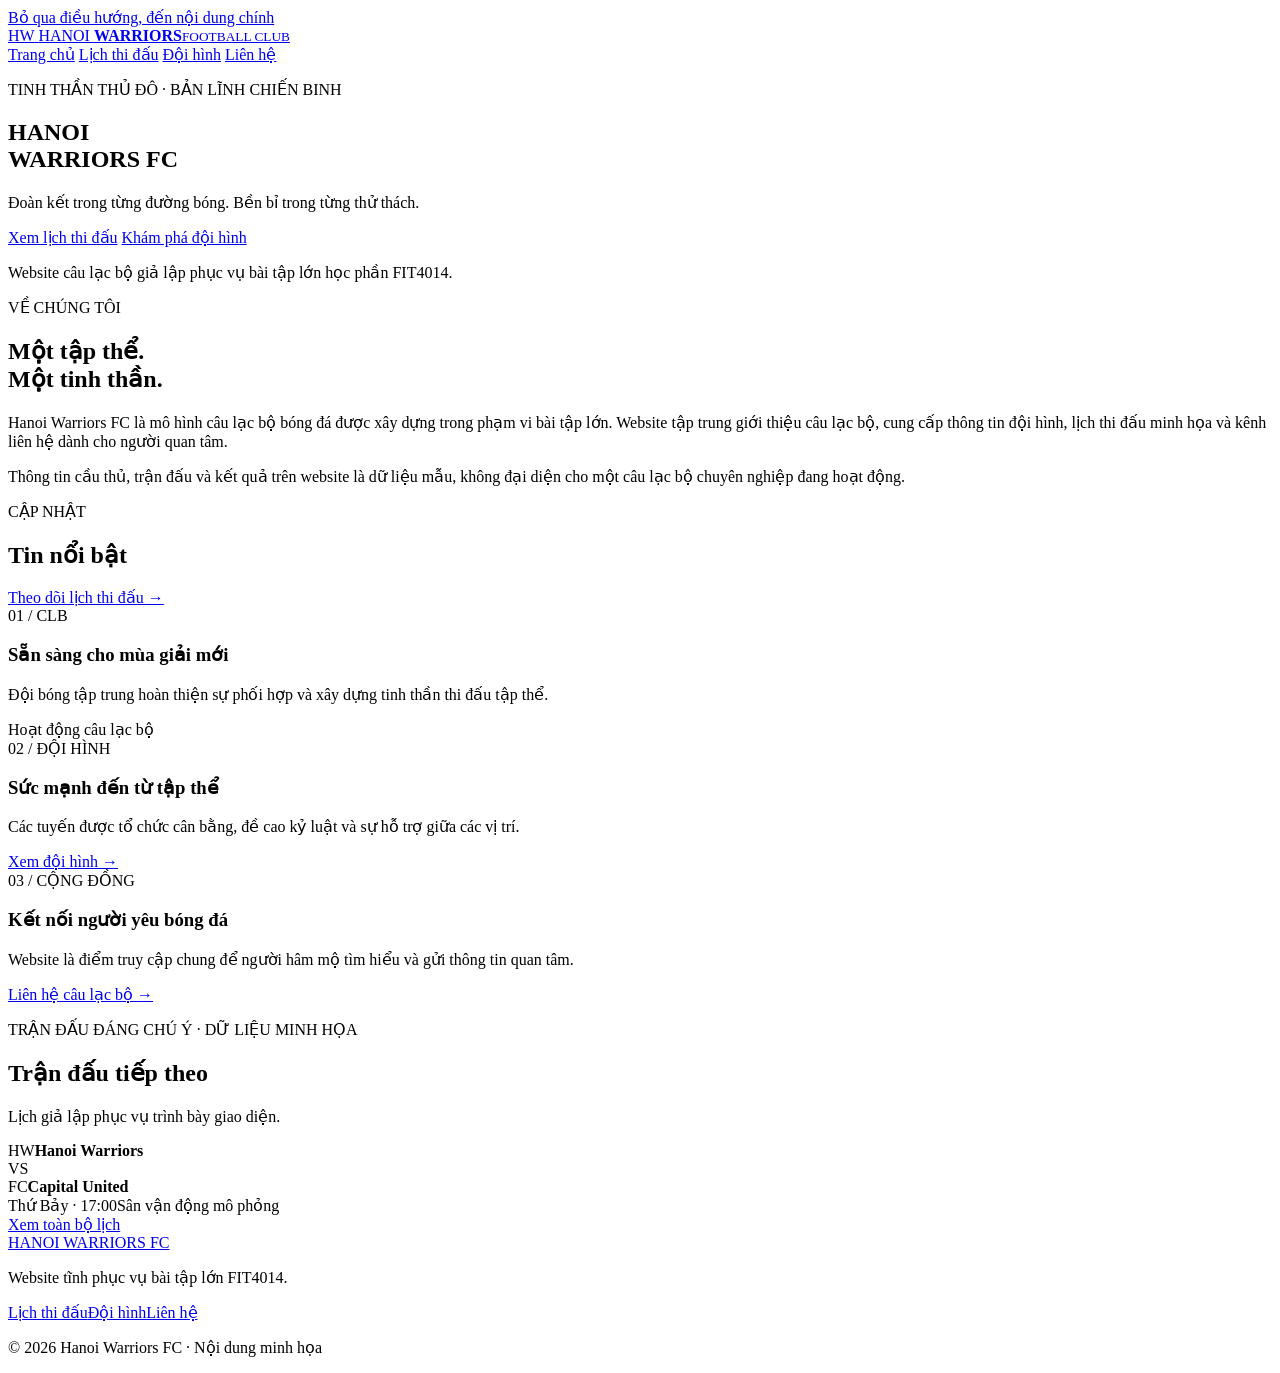
==== index.html @ fc8bcb88 "Add files via upload" ====
<!doctype html>
<html lang="vi">
<head>
  <meta charset="utf-8">
  <meta name="viewport" content="width=device-width, initial-scale=1">
  <meta name="description" content="Website giới thiệu câu lạc bộ bóng đá Hanoi Warriors FC.">
  <title>Hanoi Warriors FC | Trang chủ</title>
  <link rel="stylesheet" href="css/style.css">
</head>
<body>
  <a class="skip-link" href="#main-content">Bỏ qua điều hướng, đến nội dung chính</a>
  <header class="site-header">
    <div class="container header-inner">
      <a class="brand" href="index.html" aria-label="Hanoi Warriors FC - Trang chủ">
        <span class="brand-mark" aria-hidden="true">HW</span>
        <span class="brand-name">HANOI <strong>WARRIORS</strong><small>FOOTBALL CLUB</small></span>
      </a>
      <nav class="main-nav" aria-label="Điều hướng chính">
        <a href="index.html" aria-current="page">Trang chủ</a>
        <a href="schedule.html">Lịch thi đấu</a>
        <a href="squad.html">Đội hình</a>
        <a href="contact.html">Liên hệ</a>
      </nav>
    </div>
  </header>

  <main id="main-content">
    <section class="hero">
      <div class="container hero-content">
        <p class="eyebrow">TINH THẦN THỦ ĐÔ · BẢN LĨNH CHIẾN BINH</p>
        <h1>HANOI<br><span>WARRIORS FC</span></h1>
        <p class="hero-lead">Đoàn kết trong từng đường bóng. Bền bỉ trong từng thử thách.</p>
        <div class="hero-actions">
          <a class="button button-primary" href="schedule.html">Xem lịch thi đấu</a>
          <a class="button button-outline" href="squad.html">Khám phá đội hình</a>
        </div>
        <p class="sample-note">Website câu lạc bộ giả lập phục vụ bài tập lớn học phần FIT4014.</p>
      </div>
    </section>

    <section class="section intro-section">
      <div class="container intro-grid">
        <div>
          <p class="eyebrow">VỀ CHÚNG TÔI</p>
          <h2>Một tập thể.<br><span>Một tinh thần.</span></h2>
        </div>
        <div class="section-copy">
          <p>Hanoi Warriors FC là mô hình câu lạc bộ bóng đá được xây dựng trong phạm vi bài tập lớn. Website tập trung giới thiệu câu lạc bộ, cung cấp thông tin đội hình, lịch thi đấu minh họa và kênh liên hệ dành cho người quan tâm.</p>
          <p>Thông tin cầu thủ, trận đấu và kết quả trên website là dữ liệu mẫu, không đại diện cho một câu lạc bộ chuyên nghiệp đang hoạt động.</p>
        </div>
      </div>
    </section>

    <section class="section section-dark">
      <div class="container">
        <div class="section-heading">
          <div><p class="eyebrow">CẬP NHẬT</p><h2>Tin nổi bật</h2></div>
          <a class="text-link" href="schedule.html">Theo dõi lịch thi đấu <span aria-hidden="true">→</span></a>
        </div>
        <div class="card-grid news-grid">
          <article class="content-card">
            <span class="card-index">01 / CLB</span>
            <h3>Sẵn sàng cho mùa giải mới</h3>
            <p>Đội bóng tập trung hoàn thiện sự phối hợp và xây dựng tinh thần thi đấu tập thể.</p>
            <span class="tag">Hoạt động câu lạc bộ</span>
          </article>
          <article class="content-card">
            <span class="card-index">02 / ĐỘI HÌNH</span>
            <h3>Sức mạnh đến từ tập thể</h3>
            <p>Các tuyến được tổ chức cân bằng, đề cao kỷ luật và sự hỗ trợ giữa các vị trí.</p>
            <a class="card-link" href="squad.html">Xem đội hình <span aria-hidden="true">→</span></a>
          </article>
          <article class="content-card">
            <span class="card-index">03 / CỘNG ĐỒNG</span>
            <h3>Kết nối người yêu bóng đá</h3>
            <p>Website là điểm truy cập chung để người hâm mộ tìm hiểu và gửi thông tin quan tâm.</p>
            <a class="card-link" href="contact.html">Liên hệ câu lạc bộ <span aria-hidden="true">→</span></a>
          </article>
        </div>
      </div>
    </section>

    <section class="section">
      <div class="container match-panel">
        <div>
          <p class="eyebrow">TRẬN ĐẤU ĐÁNG CHÚ Ý · DỮ LIỆU MINH HỌA</p>
          <h2>Trận đấu tiếp theo</h2>
          <p class="muted">Lịch giả lập phục vụ trình bày giao diện.</p>
        </div>
        <div class="match-scoreline">
          <div class="team-name"><span class="team-crest">HW</span><strong>Hanoi Warriors</strong></div>
          <span class="versus">VS</span>
          <div class="team-name"><span class="team-crest opponent">FC</span><strong>Capital United</strong></div>
        </div>
        <div class="match-meta"><span>Thứ Bảy · 17:00</span><span>Sân vận động mô phỏng</span></div>
        <a class="button button-primary" href="schedule.html">Xem toàn bộ lịch</a>
      </div>
    </section>
  </main>

  <footer class="site-footer">
    <div class="container footer-inner">
      <div><a class="footer-brand" href="index.html">HANOI WARRIORS FC</a><p>Website tĩnh phục vụ bài tập lớn FIT4014.</p></div>
      <div class="footer-links"><a href="schedule.html">Lịch thi đấu</a><a href="squad.html">Đội hình</a><a href="contact.html">Liên hệ</a></div>
      <p class="copyright">© 2026 Hanoi Warriors FC · Nội dung minh họa</p>
    </div>
  </footer>
</body>
</html>
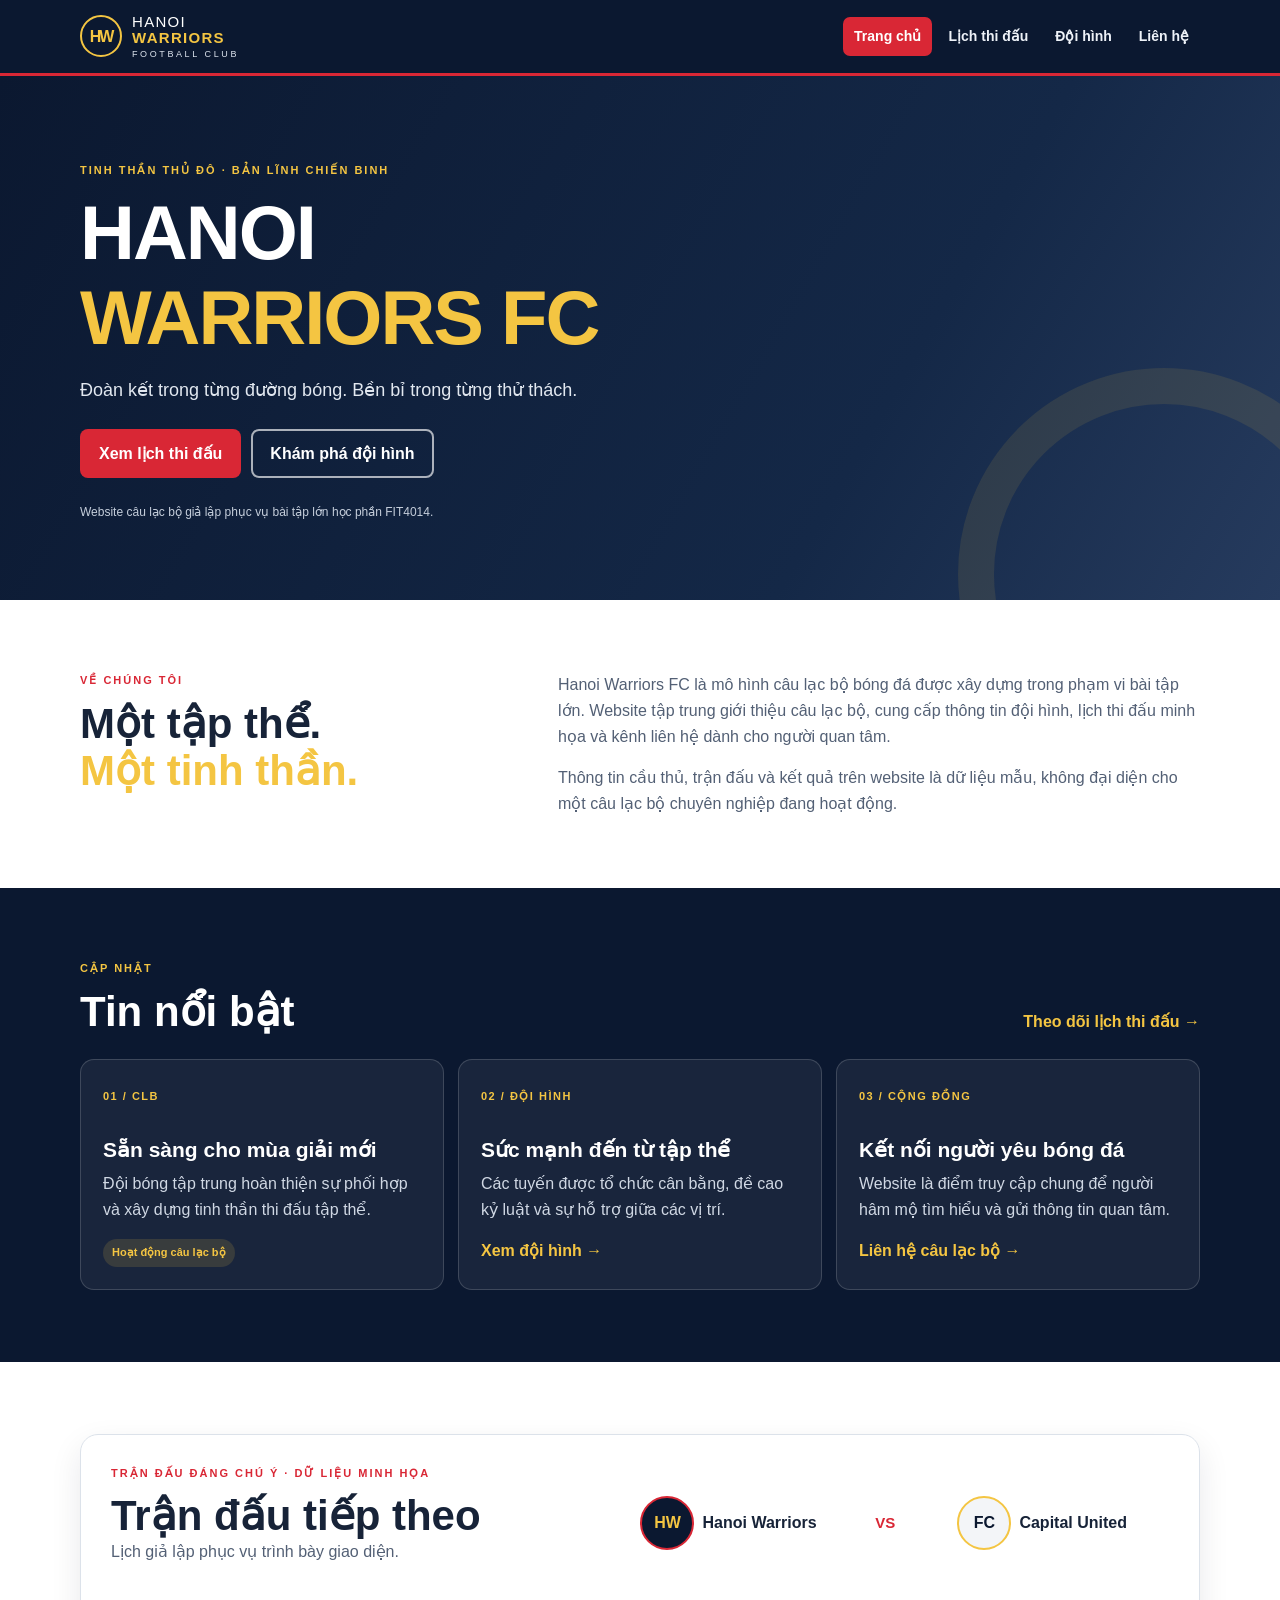
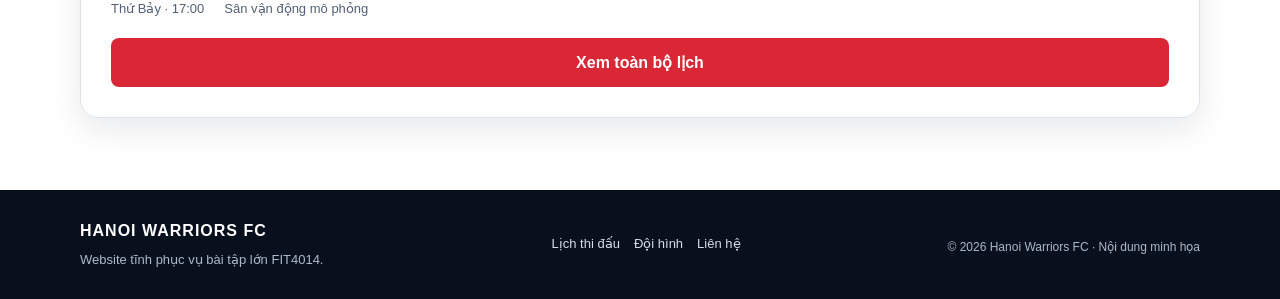
==== commit 9b1f37d1: "Update index.html" ====
--- a/index.html
+++ b/index.html
@@ -5,7 +5,7 @@
   <meta name="viewport" content="width=device-width, initial-scale=1">
   <meta name="description" content="Website giới thiệu câu lạc bộ bóng đá Hanoi Warriors FC.">
   <title>Hanoi Warriors FC | Trang chủ</title>
-  <link rel="stylesheet" href="css/style.css">
+  <link rel="stylesheet" href="style.css">
 </head>
 <body>
   <a class="skip-link" href="#main-content">Bỏ qua điều hướng, đến nội dung chính</a>
--- a/style.css
+++ b/style.css
@@ -0,0 +1,171 @@
+/* Hanoi Warriors FC - CSS thuần, ưu tiên thiết bị di động */
+:root {
+  --navy: #0b1830;
+  --navy-soft: #142847;
+  --red: #d92735;
+  --gold: #f4c542;
+  --paper: #ffffff;
+  --surface: #f3f5f8;
+  --ink: #172338;
+  --muted: #536075;
+  --line: #dce2ea;
+  --radius: 14px;
+  --content-width: 1120px;
+  --shadow: 0 12px 32px rgba(11, 24, 48, .09);
+}
+
+* { box-sizing: border-box; }
+html { scroll-behavior: smooth; }
+body {
+  margin: 0;
+  background: var(--paper);
+  color: var(--ink);
+  font-family: Arial, "Segoe UI", sans-serif;
+  font-size: 16px;
+  line-height: 1.6;
+}
+img { max-width: 100%; height: auto; }
+a { color: inherit; }
+a:focus-visible, button:focus-visible, input:focus-visible, select:focus-visible, textarea:focus-visible, [tabindex]:focus-visible {
+  outline: 3px solid var(--gold);
+  outline-offset: 3px;
+}
+.skip-link {
+  position: absolute;
+  top: 8px;
+  left: 8px;
+  z-index: 100;
+  padding: 10px 14px;
+  transform: translateY(-150%);
+  border-radius: 8px;
+  background: var(--gold);
+  color: var(--navy);
+  font-weight: 700;
+}
+.skip-link:focus { transform: translateY(0); }
+.container { width: min(100% - 32px, var(--content-width)); margin-inline: auto; }
+.site-header { position: relative; z-index: 5; background: var(--navy); color: white; border-bottom: 3px solid var(--red); }
+.header-inner { display: flex; flex-direction: column; gap: 14px; padding-block: 14px; }
+.brand { display: inline-flex; align-items: center; gap: 10px; width: fit-content; text-decoration: none; }
+.brand-mark { display: grid; width: 42px; height: 42px; place-items: center; border: 2px solid var(--gold); border-radius: 50%; color: var(--gold); font-weight: 900; letter-spacing: -2px; }
+.brand-name { display: grid; line-height: 1.05; font-size: 15px; letter-spacing: 1.3px; }
+.brand-name strong { color: var(--gold); }
+.brand-name small { margin-top: 4px; font-size: 9px; letter-spacing: 2.6px; color: #dce3ed; }
+.main-nav { display: flex; flex-wrap: wrap; gap: 5px; }
+.main-nav a { padding: 8px 11px; border-radius: 7px; color: #eef2f8; text-decoration: none; font-size: 14px; font-weight: 700; }
+.main-nav a:hover, .main-nav a[aria-current="page"] { background: var(--red); color: white; }
+.hero { position: relative; overflow: hidden; background: linear-gradient(120deg, #0b1830 0%, #142847 68%, #263b5e 100%); color: white; }
+.hero::after { position: absolute; right: -90px; bottom: -180px; width: 340px; height: 340px; border: 36px solid rgba(244,197,66,.1); border-radius: 50%; content: ""; }
+.hero-content { position: relative; z-index: 1; padding-block: 64px 58px; }
+.eyebrow { margin: 0 0 10px; color: var(--red); font-size: 11px; font-weight: 900; letter-spacing: 2px; }
+.hero .eyebrow, .section-dark .eyebrow, .page-hero .eyebrow { color: var(--gold); }
+h1, h2, h3, p { margin-top: 0; }
+h1, h2, h3 { line-height: 1.12; }
+h1 { max-width: 760px; margin-bottom: 16px; font-size: clamp(38px, 12vw, 76px); font-weight: 900; letter-spacing: -2px; }
+h1 span, .intro-grid h2 span, .page-hero h1 span { color: var(--gold); }
+.hero-lead { max-width: 540px; color: #e2e8f0; font-size: 18px; }
+.hero-actions { display: flex; flex-wrap: wrap; gap: 10px; margin-top: 24px; }
+.button { display: inline-flex; min-height: 44px; align-items: center; justify-content: center; padding: 10px 17px; border: 2px solid transparent; border-radius: 8px; cursor: pointer; font: inherit; font-weight: 800; text-decoration: none; }
+.button-primary { background: var(--red); color: white; }
+.button-primary:hover { background: #b81e2a; }
+.button-outline { border-color: rgba(255,255,255,.65); color: white; }
+.button-outline:hover { background: white; color: var(--navy); }
+.sample-note { margin: 25px 0 0; color: #c5cedb; font-size: 12px; }
+.section { padding-block: 54px; }
+.intro-grid { display: grid; gap: 22px; }
+.intro-grid h2, .section-heading h2, .match-panel h2, .contact-copy h2 { margin-bottom: 0; font-size: clamp(28px, 7vw, 42px); }
+.section-copy { color: var(--muted); }
+.section-copy p:last-child { margin-bottom: 0; }
+.section-dark { background: var(--navy); color: white; }
+.section-heading { display: flex; flex-direction: column; align-items: flex-start; gap: 14px; margin-bottom: 24px; }
+.section-heading h2 { color: inherit; }
+.text-link, .card-link { color: var(--gold); font-weight: 800; text-decoration: none; }
+.text-link:hover, .card-link:hover { text-decoration: underline; }
+.card-grid { display: grid; gap: 14px; }
+.content-card { min-height: 220px; padding: 22px; border: 1px solid rgba(255,255,255,.16); border-radius: var(--radius); background: rgba(255,255,255,.06); }
+.card-index { color: var(--gold); font-size: 11px; font-weight: 900; letter-spacing: 1.5px; }
+.content-card h3 { margin: 30px 0 10px; font-size: 21px; }
+.content-card p { color: #d0d8e4; }
+.tag { display: inline-block; padding: 5px 9px; border-radius: 99px; background: rgba(244,197,66,.14); color: var(--gold); font-size: 11px; font-weight: 800; }
+.match-panel { display: grid; gap: 18px; padding: 24px; border: 1px solid var(--line); border-radius: 18px; box-shadow: var(--shadow); }
+.muted { color: var(--muted); }
+.match-scoreline { display: flex; flex-wrap: wrap; align-items: center; justify-content: space-between; gap: 12px; }
+.team-name { display: flex; flex: 1 1 110px; flex-direction: column; align-items: center; gap: 8px; text-align: center; }
+.team-crest { display: grid; width: 54px; height: 54px; place-items: center; border: 2px solid var(--red); border-radius: 50%; background: var(--navy); color: var(--gold); font-weight: 900; }
+.team-crest.opponent { border-color: var(--gold); background: var(--surface); color: var(--navy); }
+.versus { color: var(--red); font-size: 15px; font-weight: 900; }
+.match-meta { display: flex; flex-wrap: wrap; gap: 8px 20px; color: var(--muted); font-size: 13px; }
+.site-footer { padding-block: 28px; background: #080f1d; color: #d6deea; }
+.footer-inner { display: grid; gap: 18px; }
+.footer-brand { color: white; font-weight: 900; letter-spacing: 1px; text-decoration: none; }
+.footer-inner p { margin: 6px 0 0; color: #aeb9c9; font-size: 13px; }
+.footer-links { display: flex; flex-wrap: wrap; gap: 14px; }
+.footer-links a { color: #d6deea; font-size: 13px; text-decoration: none; }
+.footer-links a:hover { color: var(--gold); }
+.copyright { font-size: 12px !important; }
+.page-hero { padding-block: 48px; background: var(--navy); color: white; }
+.page-hero h1 { margin-bottom: 12px; font-size: clamp(34px, 9vw, 58px); }
+.page-hero p:last-child { max-width: 650px; margin-bottom: 0; color: #d9e0ea; }
+.table-scroll { overflow-x: auto; border: 1px solid var(--line); border-radius: 12px; }
+.schedule-table { width: 100%; min-width: 700px; border-collapse: collapse; background: white; font-size: 14px; }
+.schedule-table caption { padding: 12px; color: var(--muted); text-align: left; }
+.schedule-table th { background: var(--navy); color: white; text-align: left; }
+.schedule-table th, .schedule-table td { padding: 14px 12px; border-bottom: 1px solid var(--line); white-space: nowrap; }
+.schedule-table tbody tr:nth-child(even) { background: var(--surface); }
+.status { display: inline-block; padding: 4px 8px; border-radius: 99px; font-size: 11px; font-weight: 800; }
+.status-done { background: #e7edf5; color: var(--navy); }
+.status-next { background: #fff3c9; color: #664900; }
+.note { margin: 14px 0 0; color: var(--muted); font-size: 13px; }
+.player-grid { display: grid; grid-template-columns: 1fr; gap: 12px; }
+.player-card { position: relative; min-height: 160px; overflow: hidden; padding: 20px; border: 1px solid var(--line); border-radius: var(--radius); background: linear-gradient(145deg, #fff, #f2f5f9); }
+.player-number { position: absolute; top: 4px; right: 12px; color: rgba(11,24,48,.08); font-size: 68px; font-weight: 900; line-height: 1; }
+.player-role { position: relative; margin-bottom: 28px; color: var(--red); font-size: 11px; font-weight: 900; letter-spacing: 1.5px; }
+.player-card h3 { position: relative; margin-bottom: 6px; font-size: 20px; }
+.player-card p:last-child { position: relative; margin-bottom: 0; color: var(--muted); font-size: 13px; }
+.squad-heading { margin-top: 44px; }
+.contact-layout { display: grid; gap: 28px; }
+.contact-copy { color: var(--muted); }
+.contact-copy h2 { margin-bottom: 18px; color: var(--ink); }
+.contact-detail { display: grid; gap: 2px; padding-block: 12px; border-bottom: 1px solid var(--line); }
+.contact-detail strong { color: var(--ink); }
+.contact-form { padding: 22px; border: 1px solid var(--line); border-radius: 16px; box-shadow: var(--shadow); }
+.contact-form h2 { margin-bottom: 5px; font-size: 25px; }
+.form-note, .form-disclaimer { color: var(--muted); font-size: 12px; }
+.form-field { display: grid; gap: 6px; margin-block: 16px; }
+.form-field label { font-size: 14px; font-weight: 800; }
+.form-field input, .form-field select, .form-field textarea { width: 100%; min-height: 44px; padding: 10px 12px; border: 1px solid #aeb8c7; border-radius: 7px; background: white; color: var(--ink); font: inherit; }
+.form-field textarea { resize: vertical; }
+.form-field input:user-invalid, .form-field select:user-invalid { border-color: var(--red); }
+.form-disclaimer { margin: 14px 0 0; }
+@media (min-width: 500px) {
+  .container { width: min(100% - 44px, var(--content-width)); }
+  .player-grid { grid-template-columns: repeat(2, minmax(0, 1fr)); }
+  .match-panel { padding: 30px; }
+}
+@media (min-width: 720px) {
+  .header-inner { flex-direction: row; align-items: center; justify-content: space-between; }
+  .main-nav { justify-content: flex-end; }
+  .hero-content { padding-block: 86px 78px; }
+  .intro-grid { grid-template-columns: .8fr 1.2fr; align-items: start; gap: 50px; }
+  .section { padding-block: 72px; }
+  .section-heading { flex-direction: row; align-items: end; justify-content: space-between; }
+  .news-grid { grid-template-columns: repeat(2, minmax(0, 1fr)); }
+  .player-grid { grid-template-columns: repeat(3, minmax(0, 1fr)); }
+  .contact-layout { grid-template-columns: .8fr 1.2fr; align-items: start; gap: 50px; }
+  .footer-inner { grid-template-columns: 1.2fr 1fr; align-items: center; }
+  .copyright { grid-column: 1 / -1; }
+}
+@media (min-width: 960px) {
+  .news-grid { grid-template-columns: repeat(3, minmax(0, 1fr)); }
+  .player-grid { grid-template-columns: repeat(4, minmax(0, 1fr)); }
+  .match-panel { grid-template-columns: 1fr 1.2fr; align-items: center; }
+  .match-meta, .match-panel > .button { grid-column: 1 / -1; }
+  .team-name { flex-direction: row; justify-content: center; }
+  .versus { padding-inline: 8px; }
+  .footer-inner { grid-template-columns: 1.2fr 1fr auto; }
+  .copyright { grid-column: auto; text-align: right; }
+}
+@media (prefers-reduced-motion: reduce) {
+  html { scroll-behavior: auto; }
+  *, *::before, *::after { animation-duration: .01ms !important; animation-iteration-count: 1 !important; transition-duration: .01ms !important; }
+}
